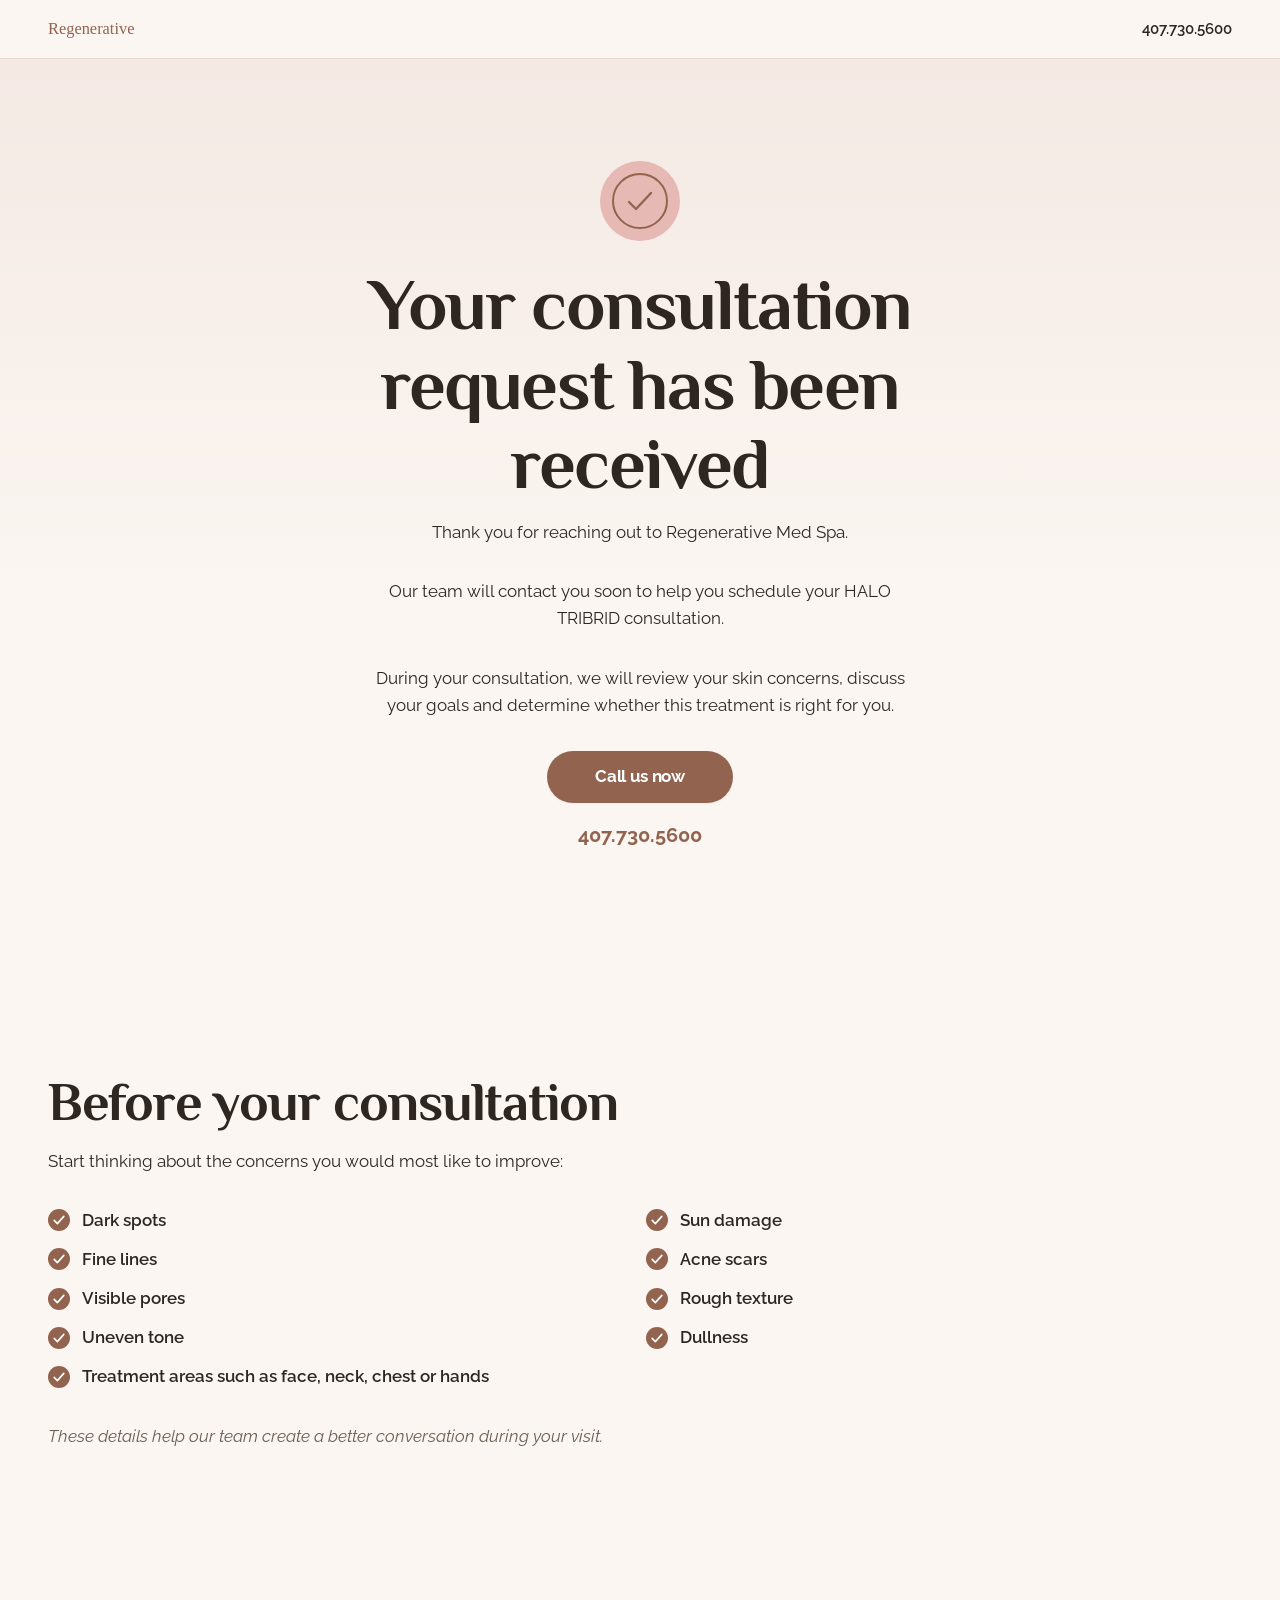
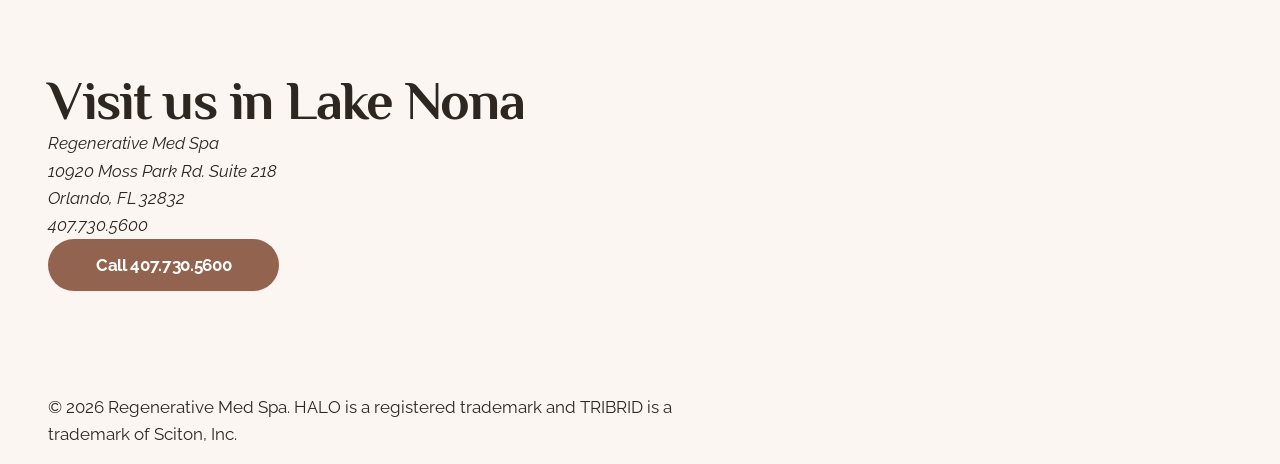
==== thank-you.html @ fe71f4a5 "version-inicial-LP" ====
<!doctype html>
<html lang="en">
<head>
<meta charset="UTF-8" />
<meta name="viewport" content="width=device-width, initial-scale=1" />
<title>Thank You | Regenerative Med Spa</title>
<meta name="robots" content="noindex" />

<link rel="preconnect" href="https://fonts.googleapis.com" />
<link rel="preconnect" href="https://fonts.gstatic.com" crossorigin />
<link href="https://fonts.googleapis.com/css2?family=Philosopher:wght@400;700&family=Raleway:wght@400;500;600;700;800&display=swap" rel="stylesheet" />

<link rel="stylesheet" href="css/tokens.css" />
<link rel="stylesheet" href="css/base.css" />
<link rel="stylesheet" href="css/layout.css" />
<link rel="stylesheet" href="css/components.css" />
<link rel="stylesheet" href="css/thank-you.css" />
</head>
<body>
<a class="skip-link" href="#main">Skip to main content</a>

<header class="site-header">
  <div class="container site-header__inner">
    <a href="index.html" class="site-header__logo">
      <img src="assets/images/brand/spa-logo-placeholder.svg" alt="Regenerative Med Spa" width="180" height="42" />
    </a>
    <div class="site-header__actions">
      <a class="site-header__phone" href="tel:4077305600">407.730.5600</a>
    </div>
  </div>
</header>

<main id="main">

  <!-- THANK YOU MODULE 1 -->
  <section class="ty-confirmation" aria-labelledby="ty-heading">
    <div class="container ty-confirmation__inner" data-reveal>
      <span class="ty-confirmation__icon" aria-hidden="true">
        <svg width="56" height="56" viewBox="0 0 56 56" fill="none"><circle cx="28" cy="28" r="27" stroke="currentColor" stroke-width="2"/><path d="M17 29l7 7 15-16" stroke="currentColor" stroke-width="2.4" stroke-linecap="round" stroke-linejoin="round"/></svg>
      </span>
      <h1 id="ty-heading">Your consultation request has been received</h1>
      <p>Thank you for reaching out to Regenerative Med Spa.</p>
      <p>Our team will contact you soon to help you schedule your HALO TRIBRID consultation.</p>
      <p>
        During your consultation, we will review your skin concerns, discuss your goals and
        determine whether this treatment is right for you.
      </p>
      <a class="btn btn--primary btn--lg" href="tel:4077305600">Call us now</a>
      <p class="ty-confirmation__contact">407.730.5600</p>
    </div>
  </section>

  <!-- THANK YOU MODULE 2 — reuses the .checklist component -->
  <section class="improve" aria-labelledby="ty-prep-heading">
    <div class="container" data-reveal>
      <h2 id="ty-prep-heading">Before your consultation</h2>
      <p>Start thinking about the concerns you would most like to improve:</p>
      <ul class="checklist">
        <li><svg class="checklist__icon" viewBox="0 0 20 20" aria-hidden="true"><path d="M4 10.5l4 4 8-9" fill="none" stroke="currentColor" stroke-width="2" stroke-linecap="round" stroke-linejoin="round"/></svg>Dark spots</li>
        <li><svg class="checklist__icon" viewBox="0 0 20 20" aria-hidden="true"><path d="M4 10.5l4 4 8-9" fill="none" stroke="currentColor" stroke-width="2" stroke-linecap="round" stroke-linejoin="round"/></svg>Sun damage</li>
        <li><svg class="checklist__icon" viewBox="0 0 20 20" aria-hidden="true"><path d="M4 10.5l4 4 8-9" fill="none" stroke="currentColor" stroke-width="2" stroke-linecap="round" stroke-linejoin="round"/></svg>Fine lines</li>
        <li><svg class="checklist__icon" viewBox="0 0 20 20" aria-hidden="true"><path d="M4 10.5l4 4 8-9" fill="none" stroke="currentColor" stroke-width="2" stroke-linecap="round" stroke-linejoin="round"/></svg>Acne scars</li>
        <li><svg class="checklist__icon" viewBox="0 0 20 20" aria-hidden="true"><path d="M4 10.5l4 4 8-9" fill="none" stroke="currentColor" stroke-width="2" stroke-linecap="round" stroke-linejoin="round"/></svg>Visible pores</li>
        <li><svg class="checklist__icon" viewBox="0 0 20 20" aria-hidden="true"><path d="M4 10.5l4 4 8-9" fill="none" stroke="currentColor" stroke-width="2" stroke-linecap="round" stroke-linejoin="round"/></svg>Rough texture</li>
        <li><svg class="checklist__icon" viewBox="0 0 20 20" aria-hidden="true"><path d="M4 10.5l4 4 8-9" fill="none" stroke="currentColor" stroke-width="2" stroke-linecap="round" stroke-linejoin="round"/></svg>Uneven tone</li>
        <li><svg class="checklist__icon" viewBox="0 0 20 20" aria-hidden="true"><path d="M4 10.5l4 4 8-9" fill="none" stroke="currentColor" stroke-width="2" stroke-linecap="round" stroke-linejoin="round"/></svg>Dullness</li>
        <li><svg class="checklist__icon" viewBox="0 0 20 20" aria-hidden="true"><path d="M4 10.5l4 4 8-9" fill="none" stroke="currentColor" stroke-width="2" stroke-linecap="round" stroke-linejoin="round"/></svg>Treatment areas such as face, neck, chest or hands</li>
      </ul>
      <p class="closing-copy">These details help our team create a better conversation during your visit.</p>
    </div>
  </section>

  <!-- THANK YOU MODULE 3 — reuses the .contact-block component -->
  <section class="final-cta" aria-labelledby="ty-visit-heading">
    <div class="container final-cta__inner" data-reveal>
      <h2 id="ty-visit-heading">Visit us in Lake Nona</h2>
      <address class="contact-block">
        Regenerative Med Spa<br />
        10920 Moss Park Rd. Suite 218<br />
        Orlando, FL 32832<br />
        <a href="tel:4077305600">407.730.5600</a>
      </address>
      <div class="final-cta__ctas">
        <a class="btn btn--primary btn--lg" href="tel:4077305600">Call 407.730.5600</a>
      </div>
    </div>
  </section>

</main>

<footer class="site-footer">
  <div class="container">
    <p>&copy; <span id="current-year">2026</span> Regenerative Med Spa. HALO is a registered trademark and TRIBRID is a trademark of Sciton, Inc.</p>
  </div>
</footer>

<script type="module" src="js/thank-you.js"></script>
</body>
</html>
---- css/tokens.css ----
/* ==========================================================================
   DESIGN TOKENS — Regenerative Med Spa × HALO TRIBRID
   Warm editorial spa shell + cool precision-tech insert (module 4 only).
   Every other CSS file should consume the SEMANTIC layer, never the raw
   palette directly, so the brand can be retuned from this single file.
   ========================================================================== */

:root {
  /* ---------------------------------------------------------------------
     RAW PALETTE — colors lifted from the real regensmedspa.com brand
     --------------------------------------------------------------------- */
  --raw-cream: #fbf6f2;
  --raw-blush-wash: #f4e9e3;
  --raw-white: #ffffff;
  --raw-blush-rose: #e6b9b4;
  --raw-deep-rose: #d28e8e;
  --raw-terracotta: #92644f;
  --raw-terracotta-dark: #7a5140;
  --raw-charcoal-warm: #2e2620;
  --raw-charcoal-muted: #6b5d54;
  --raw-border-warm: #e7d9d0;

  /* tech insert — strictly scoped to the wavelength module + credibility badges */
  --raw-ink: #1a1d21;
  --raw-ink-elevated: #23272c;
  --raw-steel: #9fb8c4;
  --raw-steel-bright: #c7dce3;
  --raw-ink-border: #343a40;

  --raw-success: #5b7a5e;
  --raw-error: #b3504a;

  /* ---------------------------------------------------------------------
     SEMANTIC ROLES — components must reference these, never --raw-*
     --------------------------------------------------------------------- */
  --color-bg-page: var(--raw-cream);
  --color-bg-surface: var(--raw-white);
  --color-bg-surface-alt: var(--raw-blush-wash);
  --color-bg-inverse: var(--raw-ink);
  --color-bg-inverse-elevated: var(--raw-ink-elevated);

  --color-text-primary: var(--raw-charcoal-warm);
  --color-text-muted: var(--raw-charcoal-muted);
  --color-text-inverse: var(--raw-white);
  --color-text-inverse-muted: var(--raw-steel-bright);

  --color-brand-primary: var(--raw-terracotta);
  --color-brand-primary-hover: var(--raw-terracotta-dark);
  --color-brand-secondary: var(--raw-blush-rose);
  --color-brand-accent: var(--raw-deep-rose);

  --color-tech-accent: var(--raw-steel);
  --color-tech-accent-bright: var(--raw-steel-bright);

  --color-border: var(--raw-border-warm);
  --color-border-inverse: var(--raw-ink-border);
  --color-focus-ring: var(--raw-terracotta-dark);

  --color-success: var(--raw-success);
  --color-error: var(--raw-error);
  --color-overlay-scrim: rgb(26 22 19 / 0.55);

  /* ---------------------------------------------------------------------
     TYPOGRAPHY
     --------------------------------------------------------------------- */
  --font-display: "Philosopher", Georgia, "Times New Roman", serif;
  --font-body: "Raleway", -apple-system, BlinkMacSystemFont, sans-serif;
  --font-mono-tech: "JetBrains Mono", "IBM Plex Mono", ui-monospace, "SFMono-Regular", Menlo, Consolas, monospace;

  --text-xs: clamp(0.75rem, 0.72rem + 0.15vw, 0.8125rem);
  --text-sm: clamp(0.875rem, 0.84rem + 0.18vw, 0.9375rem);
  --text-base: clamp(1rem, 0.96rem + 0.2vw, 1.0625rem);
  --text-md: clamp(1.125rem, 1.05rem + 0.35vw, 1.25rem);
  --text-lg: clamp(1.375rem, 1.25rem + 0.6vw, 1.75rem);
  --text-xl: clamp(1.75rem, 1.5rem + 1.2vw, 2.5rem);
  --text-2xl: clamp(2.25rem, 1.8rem + 2vw, 3.5rem);
  --text-3xl: clamp(2.75rem, 2.1rem + 3vw, 4.5rem);

  --leading-tight: 1.1;
  --leading-snug: 1.3;
  --leading-normal: 1.6;
  --leading-relaxed: 1.75;

  --tracking-tight: -0.02em;
  --tracking-normal: 0;
  --tracking-wide: 0.06em;
  --tracking-widest: 0.14em;

  /* ---------------------------------------------------------------------
     SPACING — 8px rhythm
     --------------------------------------------------------------------- */
  --space-1: 0.25rem;
  --space-2: 0.5rem;
  --space-3: 0.75rem;
  --space-4: 1rem;
  --space-5: 1.5rem;
  --space-6: 2rem;
  --space-7: 3rem;
  --space-8: 4rem;
  --space-9: 6rem;
  --space-10: 8rem;

  --section-padding-block: clamp(var(--space-8), 8vw, var(--space-10));
  --container-max-width: 1280px;
  --container-padding-inline: clamp(var(--space-4), 5vw, var(--space-7));

  /* ---------------------------------------------------------------------
     RADIUS — soft on the warm side, near-square on the tech insert
     --------------------------------------------------------------------- */
  --radius-sm: 4px;
  --radius-md: 12px;
  --radius-lg: 20px;
  --radius-pill: 999px;
  --radius-card: var(--radius-md);
  --radius-card-tech: var(--radius-sm);

  /* ---------------------------------------------------------------------
     SHADOW — warm, diffuse (never neutral gray)
     --------------------------------------------------------------------- */
  --shadow-sm: 0 1px 2px rgb(146 100 79 / 0.08);
  --shadow-md: 0 8px 24px rgb(146 100 79 / 0.12);
  --shadow-lg: 0 20px 48px rgb(146 100 79 / 0.16);
  --shadow-focus: 0 0 0 3px rgb(122 81 64 / 0.35);
  --shadow-tech: 0 12px 32px rgb(0 0 0 / 0.35);

  /* ---------------------------------------------------------------------
     MOTION
     --------------------------------------------------------------------- */
  --ease-standard: cubic-bezier(0.4, 0, 0.2, 1);
  --ease-out-soft: cubic-bezier(0.16, 1, 0.3, 1);
  --duration-fast: 150ms;
  --duration-base: 350ms;
  --duration-slow: 700ms;
  --reveal-stagger-step: 90ms;

  /* ---------------------------------------------------------------------
     Z-INDEX SCALE
     --------------------------------------------------------------------- */
  --z-base: 0;
  --z-sticky-header: 100;
  --z-announcement-bar: 105;
  --z-sticky-mobile-bar: 110;
  --z-skip-link: 1100;

  /* Breakpoints (documented only — mirrored as JS constants in utils.js
     since custom properties cannot be read inside @media conditions):
     sm: 480px · md: 768px · lg: 1024px · xl: 1280px */
}

@media (prefers-reduced-motion: reduce) {
  :root {
    --duration-fast: 0ms;
    --duration-base: 0ms;
    --duration-slow: 0ms;
    --reveal-stagger-step: 0ms;
  }
}
---- css/base.css ----
/* ==========================================================================
   BASE — reset, base typography, accessibility primitives
   ========================================================================== */

*,
*::before,
*::after {
  box-sizing: border-box;
}

html {
  -webkit-text-size-adjust: 100%;
  scroll-behavior: smooth;
}

@media (prefers-reduced-motion: reduce) {
  html {
    scroll-behavior: auto;
  }
  *,
  *::before,
  *::after {
    animation-duration: 0.001ms !important;
    animation-iteration-count: 1 !important;
    transition-duration: 0.001ms !important;
    scroll-behavior: auto !important;
  }
}

body {
  margin: 0;
  min-height: 100dvh;
  background: var(--color-bg-page);
  color: var(--color-text-primary);
  font-family: var(--font-body);
  font-size: var(--text-base);
  line-height: var(--leading-normal);
  -webkit-font-smoothing: antialiased;
  text-rendering: optimizeLegibility;
  overflow-x: hidden;
}

img,
svg,
video {
  display: block;
  max-width: 100%;
  height: auto;
}

ul,
ol {
  margin: 0;
  padding: 0;
  list-style: none;
}

p {
  margin: 0 0 var(--space-4);
  max-width: 65ch;
}

a {
  color: inherit;
  text-decoration: none;
}

button {
  font: inherit;
  color: inherit;
  background: none;
  border: 0;
  cursor: pointer;
}

input,
select,
textarea {
  font: inherit;
  color: inherit;
}

h1,
h2,
h3,
h4 {
  margin: 0;
  font-family: var(--font-display);
  font-weight: 700;
  line-height: var(--leading-tight);
  letter-spacing: var(--tracking-tight);
}

h1 {
  font-size: var(--text-3xl);
}

h2 {
  font-size: var(--text-2xl);
}

h3 {
  font-size: var(--text-lg);
}

h4 {
  font-size: var(--text-md);
}

/* ---------------------------------------------------------------------
   Accessibility primitives
   --------------------------------------------------------------------- */

:focus {
  outline: none;
}

:focus-visible {
  outline: 3px solid var(--color-focus-ring);
  outline-offset: 3px;
  border-radius: var(--radius-sm);
}

.section--inverse :focus-visible {
  outline-color: var(--color-tech-accent-bright);
}

.sr-only {
  position: absolute;
  width: 1px;
  height: 1px;
  padding: 0;
  margin: -1px;
  overflow: hidden;
  clip: rect(0, 0, 0, 0);
  white-space: nowrap;
  border: 0;
}

.skip-link {
  position: fixed;
  top: var(--space-3);
  left: var(--space-3);
  z-index: var(--z-skip-link);
  padding: var(--space-3) var(--space-5);
  background: var(--color-bg-inverse);
  color: var(--color-text-inverse);
  border-radius: var(--radius-md);
  font-weight: 600;
  transform: translateY(-150%);
  transition: transform var(--duration-fast) var(--ease-standard);
}

.skip-link:focus-visible {
  transform: translateY(0);
}

/* ---------------------------------------------------------------------
   Scroll-reveal base state (see js/scroll-reveal.js)
   --------------------------------------------------------------------- */

[data-reveal] {
  opacity: 0;
  transform: translateY(24px);
  transition: opacity var(--duration-slow) var(--ease-out-soft),
    transform var(--duration-slow) var(--ease-out-soft);
  transition-delay: calc(var(--reveal-index, 0) * var(--reveal-stagger-step));
}

[data-reveal].is-visible {
  opacity: 1;
  transform: none;
}

@media (prefers-reduced-motion: reduce) {
  [data-reveal] {
    opacity: 1;
    transform: none;
    transition: none;
  }
}
---- css/layout.css ----
/* ==========================================================================
   LAYOUT — container, grid primitives, header/announcement/sticky bar shell
   Mobile-first: every multi-column layout starts as a single column and
   only gains columns at md (768px) / lg (1024px).
   ========================================================================== */

.container {
  width: 100%;
  max-width: var(--container-max-width);
  margin-inline: auto;
  padding-inline: var(--container-padding-inline);
}

section {
  padding-block: var(--section-padding-block);
}

/* Keeps anchor-link targets (CTAs pointing at #consult-form, #bonus, etc.)
   from landing underneath the sticky header after a jump or smooth scroll. */
section[id] {
  scroll-margin-top: calc(64px + var(--space-4));
}

/* ---------------------------------------------------------------------
   Announcement bar
   --------------------------------------------------------------------- */

.announcement-bar {
  position: relative;
  z-index: var(--z-announcement-bar);
  display: flex;
  align-items: center;
  justify-content: center;
  gap: var(--space-4);
  padding: var(--space-2) var(--space-7) var(--space-2) var(--space-4);
  background: var(--color-bg-inverse);
  color: var(--color-text-inverse);
  text-align: center;
}

.announcement-bar__text {
  margin: 0;
  font-size: var(--text-sm);
  letter-spacing: var(--tracking-tight);
}

.announcement-bar__dismiss {
  position: absolute;
  right: var(--space-3);
  top: 50%;
  transform: translateY(-50%);
  display: grid;
  place-items: center;
  width: 32px;
  height: 32px;
  color: var(--color-text-inverse-muted);
  border-radius: var(--radius-pill);
}

.announcement-bar__dismiss:hover {
  color: var(--color-text-inverse);
}

.announcement-bar.is-dismissed {
  display: none;
}

/* ---------------------------------------------------------------------
   Header
   --------------------------------------------------------------------- */

.site-header {
  position: sticky;
  top: 0;
  z-index: var(--z-sticky-header);
  background: rgb(251 246 242 / 0.92);
  backdrop-filter: blur(10px);
  border-bottom: 1px solid var(--color-border);
  transition: box-shadow var(--duration-fast) var(--ease-standard);
}

.site-header.is-scrolled {
  box-shadow: var(--shadow-sm);
}

.site-header__inner {
  display: flex;
  align-items: center;
  justify-content: space-between;
  gap: var(--space-4);
  padding-block: var(--space-3);
}

.site-header__logo img {
  height: 34px;
  width: auto;
}

.site-header__actions {
  display: flex;
  align-items: center;
  gap: var(--space-5);
}

.site-header__phone {
  display: none;
  font-weight: 600;
  font-size: var(--text-sm);
  white-space: nowrap;
}

@media (min-width: 768px) {
  .site-header__phone {
    display: inline;
  }
}

/* ---------------------------------------------------------------------
   Sticky mobile CTA bar
   --------------------------------------------------------------------- */

.sticky-cta-mobile {
  position: fixed;
  left: 0;
  right: 0;
  bottom: 0;
  z-index: var(--z-sticky-mobile-bar);
  display: grid;
  grid-template-columns: 1fr 1fr;
  gap: var(--space-2);
  padding: var(--space-3);
  padding-bottom: max(var(--space-3), env(safe-area-inset-bottom));
  background: var(--color-bg-surface);
  border-top: 1px solid var(--color-border);
  box-shadow: var(--shadow-lg);
}

@media (min-width: 1024px) {
  .sticky-cta-mobile {
    display: none;
  }
}

/* ---------------------------------------------------------------------
   Section heading + generic two-column grids (mobile-first)
   --------------------------------------------------------------------- */

.section-heading {
  max-width: 56ch;
  margin-bottom: var(--space-7);
}

.section-heading--inverse {
  max-width: 64ch;
}

.section-cta {
  margin-top: var(--space-6);
}

.closing-copy {
  max-width: 60ch;
  font-style: italic;
  color: var(--color-text-muted);
}

.closing-copy--inverse {
  color: var(--color-text-inverse-muted);
}
---- css/components.css ----
/* ==========================================================================
   COMPONENTS — buttons, badges, cards, accordion, forms, carousel
   ========================================================================== */

/* ---------------------------------------------------------------------
   Buttons
   --------------------------------------------------------------------- */

.btn {
  display: inline-flex;
  align-items: center;
  justify-content: center;
  gap: var(--space-2);
  min-height: 48px;
  padding: var(--space-3) var(--space-6);
  border-radius: var(--radius-pill);
  font-weight: 700;
  font-size: var(--text-sm);
  letter-spacing: var(--tracking-tight);
  text-align: center;
  transition: background-color var(--duration-fast) var(--ease-standard),
    color var(--duration-fast) var(--ease-standard),
    transform var(--duration-fast) var(--ease-standard),
    box-shadow var(--duration-fast) var(--ease-standard);
}

.btn:active {
  transform: scale(0.98);
}

.btn--primary {
  background: var(--color-brand-primary);
  color: var(--color-text-inverse);
  box-shadow: var(--shadow-sm);
}

.btn--primary:hover {
  background: var(--color-brand-primary-hover);
  box-shadow: var(--shadow-md);
}

.btn--secondary {
  background: var(--color-bg-surface);
  color: var(--color-brand-primary);
  border: 1.5px solid var(--color-brand-primary);
}

.btn--secondary:hover {
  background: var(--color-bg-surface-alt);
}

.btn--ghost {
  background: transparent;
  color: var(--color-brand-primary);
  text-decoration: underline;
  text-underline-offset: 4px;
  min-height: 44px;
  padding-inline: var(--space-3);
}

.btn--ghost--inverse {
  color: var(--color-text-inverse);
}

.btn--lg {
  min-height: 52px;
  padding-inline: var(--space-7);
  font-size: var(--text-base);
}

.btn--full {
  width: 100%;
}

/* ---------------------------------------------------------------------
   Eyebrow / badge / microcopy
   --------------------------------------------------------------------- */

.eyebrow {
  display: inline-block;
  margin: 0 0 var(--space-4);
  font-family: var(--font-body);
  font-weight: 700;
  font-size: var(--text-xs);
  letter-spacing: var(--tracking-widest);
  text-transform: uppercase;
  color: var(--color-brand-primary);
}

.eyebrow--tech {
  font-family: var(--font-mono-tech);
  color: var(--color-tech-accent-bright);
}

.microcopy {
  font-size: var(--text-xs);
  color: var(--color-text-muted);
  max-width: 60ch;
}

.bonus-reminder {
  font-weight: 700;
  color: var(--color-brand-accent);
}

/* ---------------------------------------------------------------------
   Cards — symptom / wavelength / area
   --------------------------------------------------------------------- */

.symptom-card,
.area-card {
  display: flex;
  flex-direction: column;
  align-items: center;
  gap: var(--space-3);
  padding: var(--space-5) var(--space-3);
  background: var(--color-bg-surface);
  border: 1px solid var(--color-border);
  border-radius: var(--radius-card);
  text-align: center;
  font-weight: 600;
  font-size: var(--text-sm);
  box-shadow: var(--shadow-sm);
}

.symptom-card__icon,
.area-card__icon {
  width: 40px;
  height: 40px;
  color: var(--color-brand-primary);
}

.area-card {
  flex-direction: row;
  justify-content: flex-start;
  text-align: left;
  gap: var(--space-3);
  padding: var(--space-4) var(--space-5);
}

.area-card__icon {
  width: 28px;
  height: 28px;
  flex-shrink: 0;
}

.wavelength-card {
  position: relative;
  padding: var(--space-6) var(--space-5);
  background: var(--color-bg-inverse-elevated);
  border: 1px solid var(--color-border-inverse);
  border-radius: var(--radius-card-tech);
  color: var(--color-text-inverse);
}

.wavelength-card__index {
  display: block;
  font-family: var(--font-mono-tech);
  font-size: var(--text-sm);
  letter-spacing: var(--tracking-widest);
  color: var(--color-tech-accent);
  margin-bottom: var(--space-4);
}

.wavelength-card__nm {
  display: block;
  font-family: var(--font-mono-tech);
  font-weight: 600;
  font-size: var(--text-2xl);
  color: var(--color-tech-accent-bright);
  font-variant-numeric: tabular-nums;
  line-height: 1;
  margin-bottom: var(--space-4);
}

.wavelength-card__nm small {
  font-size: var(--text-md);
  font-weight: 500;
  margin-left: var(--space-1);
  color: var(--color-tech-accent);
}

.wavelength-card h3 {
  font-family: var(--font-body);
  color: var(--color-text-inverse);
  margin-bottom: var(--space-2);
}

.wavelength-card p {
  color: var(--color-text-inverse-muted);
  font-size: var(--text-sm);
  margin: 0;
}

/* ---------------------------------------------------------------------
   Checklist
   --------------------------------------------------------------------- */

.checklist {
  display: grid;
  gap: var(--space-3);
  margin: var(--space-6) 0;
}

@media (min-width: 560px) {
  .checklist {
    grid-template-columns: 1fr 1fr;
  }
}

.checklist li {
  display: flex;
  align-items: center;
  gap: var(--space-3);
  font-weight: 600;
}

.checklist__icon {
  flex-shrink: 0;
  width: 22px;
  height: 22px;
  padding: 3px;
  color: var(--color-text-inverse);
  background: var(--color-brand-primary);
  border-radius: var(--radius-pill);
}

/* ---------------------------------------------------------------------
   Value points (module 3)
   --------------------------------------------------------------------- */

.value-points {
  display: grid;
  gap: var(--space-3);
  margin: var(--space-6) 0;
}

.value-points li {
  position: relative;
  padding-left: var(--space-6);
  font-weight: 600;
}

.value-points li::before {
  content: "";
  position: absolute;
  left: 0;
  top: 0.45em;
  width: 10px;
  height: 10px;
  border-radius: var(--radius-pill);
  background: var(--color-brand-secondary);
  border: 2px solid var(--color-brand-primary);
}

/* ---------------------------------------------------------------------
   Accordion (FAQ)
   --------------------------------------------------------------------- */

.accordion__item {
  border-bottom: 1px solid var(--color-border);
}

.accordion__item h3 {
  margin: 0;
  font-family: var(--font-body);
  font-size: inherit;
  font-weight: inherit;
}

.accordion__trigger {
  display: flex;
  align-items: center;
  justify-content: space-between;
  gap: var(--space-4);
  width: 100%;
  min-height: 56px;
  padding: var(--space-4) 0;
  text-align: left;
  font-weight: 700;
  font-size: var(--text-md);
}

.accordion__chevron {
  flex-shrink: 0;
  width: 18px;
  height: 18px;
  color: var(--color-brand-primary);
  transition: transform var(--duration-fast) var(--ease-standard);
}

.accordion__trigger[aria-expanded="true"] .accordion__chevron {
  transform: rotate(180deg);
}

.accordion__panel {
  display: grid;
  grid-template-rows: 0fr;
  transition: grid-template-rows var(--duration-base) var(--ease-standard);
}

.accordion__panel > p {
  overflow: hidden;
  margin: 0;
  color: var(--color-text-muted);
}

.accordion__item:has(.accordion__trigger[aria-expanded="true"]) .accordion__panel {
  grid-template-rows: 1fr;
}

.accordion__item:has(.accordion__trigger[aria-expanded="true"]) .accordion__panel > p {
  padding-bottom: var(--space-4);
}

/* Fallback for browsers without :has() support: JS toggles this class too */
.accordion__panel.is-open {
  grid-template-rows: 1fr;
}

.accordion__panel.is-open > p {
  padding-bottom: var(--space-4);
}

/* ---------------------------------------------------------------------
   Forms
   --------------------------------------------------------------------- */

.consult-form {
  display: grid;
  gap: var(--space-5);
  background: var(--color-bg-surface);
  border: 1px solid var(--color-border);
  border-radius: var(--radius-lg);
  padding: var(--space-6);
  box-shadow: var(--shadow-md);
}

.form-field {
  display: grid;
  gap: var(--space-2);
}

.form-field label,
.form-field legend {
  font-weight: 600;
  font-size: var(--text-sm);
  padding: 0;
}

.form-field input,
.form-field select,
.form-field textarea {
  min-height: 48px;
  padding: var(--space-3) var(--space-4);
  background: var(--color-bg-page);
  border: 1.5px solid var(--color-border);
  border-radius: var(--radius-md);
}

.form-field textarea {
  min-height: 96px;
  resize: vertical;
}

/* Invalid styling is driven entirely by the .is-invalid class that
   form-validation.js applies on submit — relying on the native :invalid
   pseudo-class here would redden every empty required field on first
   load (these inputs have no placeholder, so :not(:placeholder-shown)
   never excludes them). */
.form-field input.is-invalid {
  border-color: var(--color-error);
}

.form-field__error {
  margin: 0;
  font-size: var(--text-xs);
  color: var(--color-error);
  min-height: 1em;
}

.form-field--radio-group {
  border: 0;
  display: flex;
  flex-wrap: wrap;
  gap: var(--space-4);
  margin: 0;
}

.radio-option {
  display: flex;
  align-items: center;
  gap: var(--space-2);
  font-weight: 500;
  min-height: 44px;
}

.radio-option input {
  width: 20px;
  height: 20px;
}

.form-status {
  min-height: 1.2em;
  font-weight: 700;
  color: var(--color-success);
}

.phone-link {
  display: inline-flex;
  align-items: center;
  gap: var(--space-2);
  margin-top: var(--space-5);
  font-weight: 700;
  font-size: var(--text-md);
  color: var(--color-brand-primary);
}

/* ---------------------------------------------------------------------
   Before / after carousel
   --------------------------------------------------------------------- */

.ba-carousel__track {
  display: flex;
  overflow-x: auto;
  scroll-snap-type: x mandatory;
  gap: var(--space-5);
  padding-bottom: var(--space-3);
  scrollbar-width: none;
}

.ba-carousel__track::-webkit-scrollbar {
  display: none;
}

.ba-slide {
  flex: 0 0 100%;
  scroll-snap-align: center;
  margin: 0;
}

@media (min-width: 768px) {
  .ba-slide {
    flex-basis: calc(50% - var(--space-3));
  }
}

.ba-slide__images {
  display: grid;
  grid-template-columns: 1fr 1fr;
  gap: var(--space-2);
}

.ba-slide__img {
  position: relative;
  aspect-ratio: 4 / 5;
  overflow: hidden;
  border-radius: var(--radius-card);
}

.ba-slide__img img {
  width: 100%;
  height: 100%;
  object-fit: cover;
}

.ba-slide__label {
  position: absolute;
  bottom: var(--space-2);
  left: var(--space-2);
  padding: var(--space-1) var(--space-3);
  background: var(--color-overlay-scrim);
  color: var(--color-text-inverse);
  font-size: var(--text-xs);
  font-weight: 700;
  letter-spacing: var(--tracking-wide);
  border-radius: var(--radius-sm);
}

.ba-slide figcaption {
  margin-top: var(--space-3);
  font-size: var(--text-sm);
  color: var(--color-text-muted);
  text-align: center;
}

.ba-slide__courtesy {
  font-style: italic;
}

.ba-carousel__controls {
  display: flex;
  align-items: center;
  justify-content: center;
  gap: var(--space-5);
  margin-top: var(--space-5);
}

.ba-carousel__arrow {
  display: grid;
  place-items: center;
  width: 44px;
  height: 44px;
  border-radius: var(--radius-pill);
  background: var(--color-bg-surface);
  border: 1.5px solid var(--color-border);
  font-size: var(--text-md);
}

.ba-carousel__arrow:hover {
  background: var(--color-bg-surface-alt);
}

.ba-carousel__dots {
  display: flex;
  gap: var(--space-2);
}

.ba-carousel__dot {
  width: 10px;
  height: 10px;
  border-radius: var(--radius-pill);
  background: var(--color-border);
}

.ba-carousel__dot.is-active {
  background: var(--color-brand-primary);
}

/* ---------------------------------------------------------------------
   Symptoms carousel (mobile) — native scroll-snap, no JS required
   --------------------------------------------------------------------- */

.symptoms-grid {
  display: grid;
  grid-auto-flow: column;
  grid-auto-columns: minmax(132px, 1fr);
  overflow-x: auto;
  scroll-snap-type: x mandatory;
  gap: var(--space-3);
  padding-bottom: var(--space-3);
  scrollbar-width: none;
}

.symptoms-grid::-webkit-scrollbar {
  display: none;
}

.symptoms-grid > * {
  scroll-snap-align: start;
}

@media (min-width: 768px) {
  .symptoms-grid {
    grid-auto-flow: row;
    grid-template-columns: repeat(4, 1fr);
    overflow-x: visible;
  }
}

/* ---------------------------------------------------------------------
   Areas grid
   --------------------------------------------------------------------- */

.areas-grid {
  display: grid;
  grid-template-columns: repeat(2, 1fr);
  gap: var(--space-3);
}

@media (min-width: 768px) {
  .areas-grid {
    grid-template-columns: repeat(3, 1fr);
  }
}

@media (min-width: 1024px) {
  .areas-grid {
    grid-template-columns: repeat(6, 1fr);
  }
}

/* ---------------------------------------------------------------------
   Wavelength cards layout
   --------------------------------------------------------------------- */

.wavelength-cards {
  display: grid;
  gap: var(--space-5);
}

@media (min-width: 768px) {
  .wavelength-cards {
    grid-template-columns: repeat(3, 1fr);
  }
}

/* ---------------------------------------------------------------------
   Placeholder image treatment
   --------------------------------------------------------------------- */

.placeholder-img {
  width: 100%;
  border-radius: var(--radius-lg);
}
---- css/thank-you.css ----
/* ==========================================================================
   THANK YOU PAGE — reuses .checklist / .contact-block / .final-cta from the
   main component system; only the confirmation hero is page-specific.
   ========================================================================== */

.ty-confirmation {
  padding-top: clamp(var(--space-8), 8vw, var(--space-10));
  background: linear-gradient(180deg, var(--color-bg-surface-alt) 0%, var(--color-bg-page) 60%);
}

.ty-confirmation__inner {
  max-width: 640px;
  text-align: center;
  display: grid;
  justify-items: center;
  gap: var(--space-4);
}

.ty-confirmation__icon {
  display: grid;
  place-items: center;
  width: 80px;
  height: 80px;
  margin-bottom: var(--space-2);
  color: var(--color-brand-primary);
  background: var(--color-brand-secondary);
  border-radius: var(--radius-pill);
}

.ty-confirmation__contact {
  font-weight: 700;
  font-size: var(--text-md);
  color: var(--color-brand-primary);
}

.improve h2 {
  margin-bottom: var(--space-4);
}
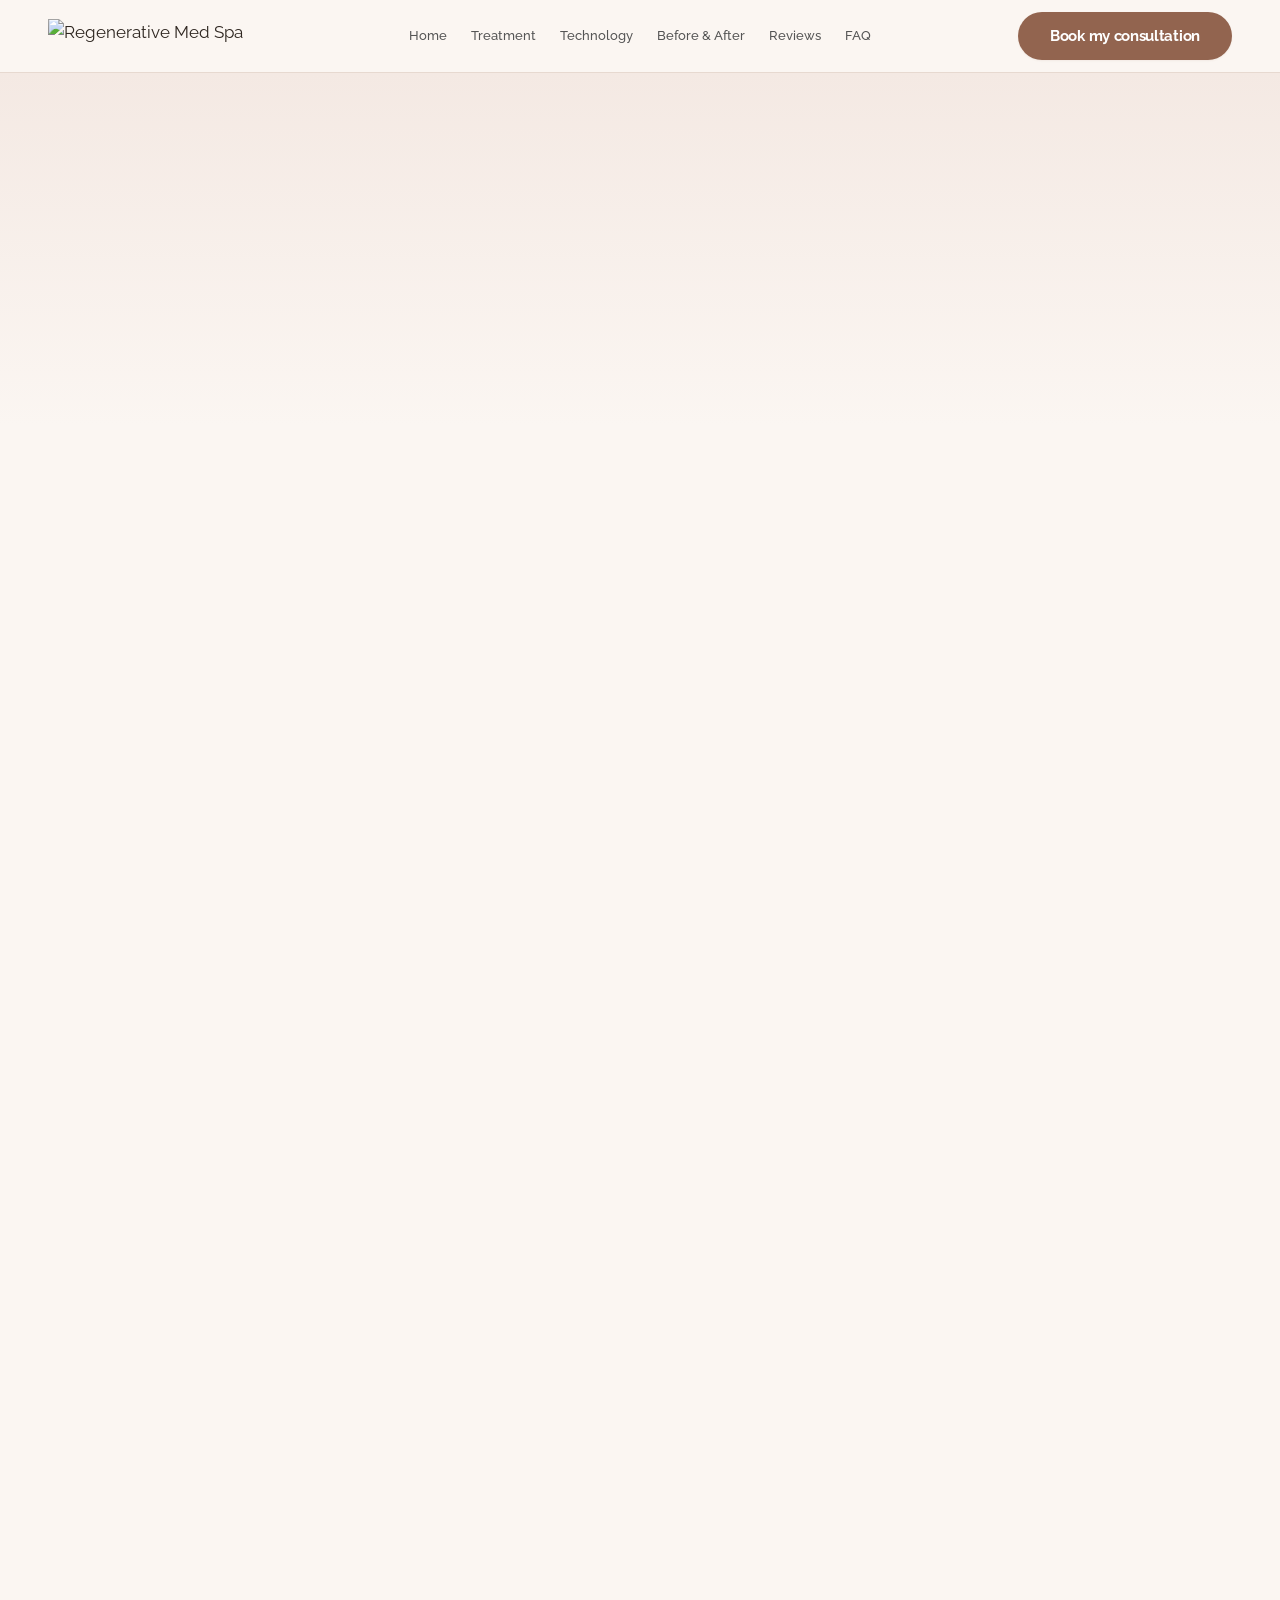
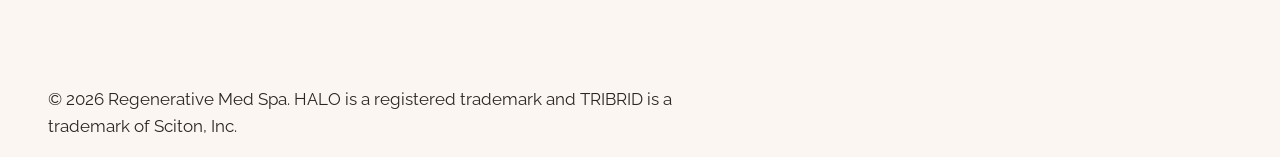
==== commit 56322e27: "Fix multiselect/error contrast, add desktop call CTA, redesign thank-you page - Fix invisible dropdo" ====
--- a/thank-you.html
+++ b/thank-you.html
@@ -19,15 +19,40 @@
 <body>
 <a class="skip-link" href="#main">Skip to main content</a>
 
-<header class="site-header">
+<header class="site-header" id="site-header">
   <div class="container site-header__inner">
     <a href="index.html" class="site-header__logo">
-      <img src="assets/images/brand/spa-logo-placeholder.svg" alt="Regenerative Med Spa" width="180" height="42" />
+      <img src="Img/__logo-cobrandig.png" alt="Regenerative Med Spa x HALO TRIBRID" width="205" height="34" />
     </a>
-    <div class="site-header__actions">
-      <a class="site-header__phone" href="tel:4077305600">407.730.5600</a>
+
+    <nav class="site-header__nav" aria-label="Section navigation">
+      <a href="index.html#hero">Home</a>
+      <a href="index.html#concerns">Treatment</a>
+      <a href="index.html#skin-layers">Technology</a>
+      <a href="index.html#results">Before &amp; After</a>
+      <a href="index.html#reviews">Reviews</a>
+      <a href="index.html#faq">FAQ</a>
+    </nav>
+
+    <div class="site-header__right">
+      <button type="button" class="site-header__menu-toggle" id="site-header-menu-toggle" aria-expanded="false" aria-controls="site-header-mobile-nav" aria-label="Open menu">
+        <svg width="20" height="20" viewBox="0 0 24 24" fill="none" stroke="currentColor" stroke-width="1.8" stroke-linecap="round" aria-hidden="true"><path d="M4 7h16M4 12h16M4 17h16"/></svg>
+      </button>
+
+      <div class="site-header__actions">
+        <a class="btn btn--primary" href="index.html#consult-form">Book my consultation</a>
+      </div>
     </div>
   </div>
+
+  <nav class="site-header__mobile-nav" id="site-header-mobile-nav" aria-label="Section navigation" hidden>
+    <a href="index.html#hero">Home</a>
+    <a href="index.html#concerns">Treatment</a>
+    <a href="index.html#skin-layers">Technology</a>
+    <a href="index.html#results">Before &amp; After</a>
+    <a href="index.html#reviews">Reviews</a>
+    <a href="index.html#faq">FAQ</a>
+  </nav>
 </header>
 
 <main id="main">
@@ -45,8 +70,10 @@
         During your consultation, we will review your skin concerns, discuss your goals and
         determine whether this treatment is right for you.
       </p>
-      <a class="btn btn--primary btn--lg" href="tel:4077305600">Call us now</a>
-      <p class="ty-confirmation__contact">407.730.5600</p>
+      <div class="ty-confirmation__ctas">
+        <a class="btn btn--primary btn--lg" href="tel:4077305600">Call us now</a>
+        <a class="btn btn--outline btn--lg" href="https://regensmedspa.com/" target="_blank" rel="noopener noreferrer">Our services</a>
+      </div>
     </div>
   </section>
 
--- a/css/layout.css
+++ b/css/layout.css
@@ -16,9 +16,10 @@
 }
 
 /* Keeps anchor-link targets (CTAs pointing at #consult-form, #bonus, etc.)
-   from landing underneath the sticky header after a jump or smooth scroll. */
+   from landing underneath the sticky announcement bar + header stack after
+   a jump or smooth scroll. */
 section[id] {
-  scroll-margin-top: calc(64px + var(--space-4));
+  scroll-margin-top: 120px;
 }
 
 /* ---------------------------------------------------------------------
@@ -26,33 +27,88 @@
    --------------------------------------------------------------------- */
 
 .announcement-bar {
-  position: relative;
+  position: sticky;
+  top: 0;
   z-index: var(--z-announcement-bar);
   display: flex;
   align-items: center;
-  justify-content: center;
-  gap: var(--space-4);
-  padding: var(--space-2) var(--space-7) var(--space-2) var(--space-4);
+  height: 44px;
+  padding-left: var(--space-4);
+  padding-right: var(--space-3);
   background: var(--color-bg-inverse);
   color: var(--color-text-inverse);
-  text-align: center;
-}
-
-.announcement-bar__text {
-  margin: 0;
+  overflow: hidden;
+}
+
+.announcement-bar__viewport {
+  flex: 1;
+  min-width: 0;
+  overflow: hidden;
+}
+
+.announcement-bar__track {
+  display: flex;
+  width: max-content;
+  animation: announcement-marquee 100s linear infinite;
+}
+
+.announcement-bar__group {
+  display: flex;
+  flex-shrink: 0;
+  align-items: center;
+}
+
+.announcement-bar__item {
+  flex-shrink: 0;
+  padding-inline: var(--space-3);
   font-size: var(--text-sm);
   letter-spacing: var(--tracking-tight);
+  white-space: nowrap;
+}
+
+.announcement-bar__sep {
+  flex-shrink: 0;
+  color: var(--color-text-inverse-muted);
+  opacity: 0.5;
+}
+
+@keyframes announcement-marquee {
+  from {
+    transform: translateX(0);
+  }
+  to {
+    transform: translateX(-50%);
+  }
+}
+
+@media (prefers-reduced-motion: reduce) {
+  .announcement-bar__track {
+    display: none;
+  }
+
+  .announcement-bar .sr-only {
+    position: static;
+    width: auto;
+    height: auto;
+    margin: 0;
+    padding: 0;
+    overflow: visible;
+    clip: auto;
+    white-space: normal;
+    flex: 1;
+    text-align: center;
+    font-size: var(--text-sm);
+    letter-spacing: var(--tracking-tight);
+  }
 }
 
 .announcement-bar__dismiss {
-  position: absolute;
-  right: var(--space-3);
-  top: 50%;
-  transform: translateY(-50%);
+  flex-shrink: 0;
   display: grid;
   place-items: center;
   width: 32px;
   height: 32px;
+  margin-left: var(--space-2);
   color: var(--color-text-inverse-muted);
   border-radius: var(--radius-pill);
 }
@@ -71,12 +127,19 @@
 
 .site-header {
   position: sticky;
+  top: 44px;
+  z-index: var(--z-sticky-header);
+  background-color: var(--color-bg-page);
+  background-image: url("../Img/1_BG-01.jpg");
+  background-size: cover;
+  background-position: center;
+  border-bottom: 1px solid var(--color-border);
+  transition: box-shadow var(--duration-fast) var(--ease-standard),
+    top var(--duration-fast) var(--ease-standard);
+}
+
+.announcement-bar.is-dismissed + .site-header {
   top: 0;
-  z-index: var(--z-sticky-header);
-  background: rgb(251 246 242 / 0.92);
-  backdrop-filter: blur(10px);
-  border-bottom: 1px solid var(--color-border);
-  transition: box-shadow var(--duration-fast) var(--ease-standard);
 }
 
 .site-header.is-scrolled {
@@ -84,22 +147,125 @@
 }
 
 .site-header__inner {
-  display: flex;
-  align-items: center;
-  justify-content: space-between;
+  display: grid;
+  grid-template-columns: 1fr auto 1fr;
+  align-items: center;
   gap: var(--space-4);
   padding-block: var(--space-3);
 }
 
+.site-header__logo {
+  grid-column: 1;
+  justify-self: start;
+}
+
 .site-header__logo img {
-  height: 34px;
+  height: auto;
   width: auto;
+  max-width: 150px;
+}
+
+@media (min-width: 1024px) {
+  .site-header__logo img {
+    max-width: 205px;
+    height: 34px;
+  }
+}
+
+.site-header__right {
+  display: flex;
+  align-items: center;
+  grid-column: 3;
+  justify-self: end;
+  gap: var(--space-6);
+}
+
+.site-header__nav {
+  display: none;
+}
+
+@media (min-width: 1024px) {
+  .site-header__nav {
+    display: flex;
+    align-items: center;
+    grid-column: 2;
+    justify-self: center;
+    gap: var(--space-5);
+  }
+}
+
+.site-header__nav a {
+  font-size: 13px;
+  font-weight: 500;
+  color: #555555;
+  text-decoration: none;
+  white-space: nowrap;
+  transition: color var(--duration-fast) var(--ease-standard);
+}
+
+.site-header__nav a:hover {
+  color: #db5296;
+}
+
+.site-header__menu-toggle {
+  display: grid;
+  place-items: center;
+  width: 36px;
+  height: 36px;
+  flex-shrink: 0;
+  color: #db5296;
+}
+
+@media (min-width: 1024px) {
+  .site-header__menu-toggle {
+    display: none;
+  }
+}
+
+.site-header__mobile-nav {
+  position: absolute;
+  top: 100%;
+  left: 0;
+  right: 0;
+  z-index: var(--z-sticky-header);
+  display: flex;
+  flex-direction: column;
+  background: var(--color-bg-surface);
+  border-bottom: 1px solid var(--color-border);
+  box-shadow: var(--shadow-md);
+}
+
+.site-header__mobile-nav[hidden] {
+  display: none;
+}
+
+.site-header__mobile-nav a {
+  padding: var(--space-3) var(--space-4);
+  font-size: var(--text-sm);
+  font-weight: 500;
+  color: #555555;
+  text-decoration: none;
+  border-bottom: 1px solid var(--color-border);
+}
+
+.site-header__mobile-nav a:last-child {
+  border-bottom: none;
+}
+
+.site-header__mobile-nav a:hover {
+  color: #db5296;
 }
 
 .site-header__actions {
-  display: flex;
+  display: none;
   align-items: center;
   gap: var(--space-5);
+}
+
+@media (min-width: 1024px) {
+  .site-header__actions {
+    display: flex;
+  }
 }
 
 .site-header__phone {
@@ -142,16 +308,51 @@
 }
 
 /* ---------------------------------------------------------------------
+   Sticky desktop call button
+   --------------------------------------------------------------------- */
+
+.sticky-cta-desktop {
+  display: none;
+}
+
+@media (min-width: 1024px) {
+  .sticky-cta-desktop {
+    position: fixed;
+    right: var(--space-6);
+    bottom: var(--space-6);
+    z-index: var(--z-sticky-mobile-bar);
+    display: flex;
+    align-items: center;
+    gap: var(--space-2);
+    padding: var(--space-3) var(--space-5);
+    background: var(--color-brand-primary);
+    color: var(--color-text-inverse);
+    font-weight: 600;
+    font-size: var(--text-sm);
+    text-decoration: none;
+    border-radius: var(--radius-pill);
+    box-shadow: var(--shadow-lg);
+    transition: background-color var(--duration-fast) var(--ease-standard);
+  }
+
+  .sticky-cta-desktop:hover {
+    background: var(--color-brand-primary-hover);
+  }
+
+  .sticky-cta-desktop svg {
+    width: 16px;
+    height: 16px;
+    flex-shrink: 0;
+  }
+}
+
+/* ---------------------------------------------------------------------
    Section heading + generic two-column grids (mobile-first)
    --------------------------------------------------------------------- */
 
 .section-heading {
   max-width: 56ch;
   margin-bottom: var(--space-7);
-}
-
-.section-heading--inverse {
-  max-width: 64ch;
 }
 
 .section-cta {
@@ -163,7 +364,3 @@
   font-style: italic;
   color: var(--color-text-muted);
 }
-
-.closing-copy--inverse {
-  color: var(--color-text-inverse-muted);
-}
--- a/css/thank-you.css
+++ b/css/thank-you.css
@@ -3,8 +3,14 @@
    main component system; only the confirmation hero is page-specific.
    ========================================================================== */
 
+/* This page has no announcement bar above the header, unlike index.html
+   (where .site-header sits sticky at top:44px to clear it). */
+.site-header {
+  top: 0;
+}
+
 .ty-confirmation {
-  padding-top: clamp(var(--space-8), 8vw, var(--space-10));
+  padding-top: clamp(var(--space-7), 6vw, var(--space-8));
   background: linear-gradient(180deg, var(--color-bg-surface-alt) 0%, var(--color-bg-page) 60%);
 }
 
@@ -13,7 +19,12 @@
   text-align: center;
   display: grid;
   justify-items: center;
-  gap: var(--space-4);
+  gap: var(--space-3);
+}
+
+.ty-confirmation__inner p {
+  margin: 0;
+  color: var(--color-text-muted);
 }
 
 .ty-confirmation__icon {
@@ -21,16 +32,21 @@
   place-items: center;
   width: 80px;
   height: 80px;
-  margin-bottom: var(--space-2);
   color: var(--color-brand-primary);
-  background: var(--color-brand-secondary);
+  background: var(--color-brand-soft);
   border-radius: var(--radius-pill);
 }
 
-.ty-confirmation__contact {
-  font-weight: 700;
-  font-size: var(--text-md);
-  color: var(--color-brand-primary);
+#ty-heading {
+  font-size: var(--text-xl);
+}
+
+.ty-confirmation__ctas {
+  display: flex;
+  flex-wrap: wrap;
+  justify-content: center;
+  gap: var(--space-4);
+  margin-top: var(--space-2);
 }
 
 .improve h2 {
